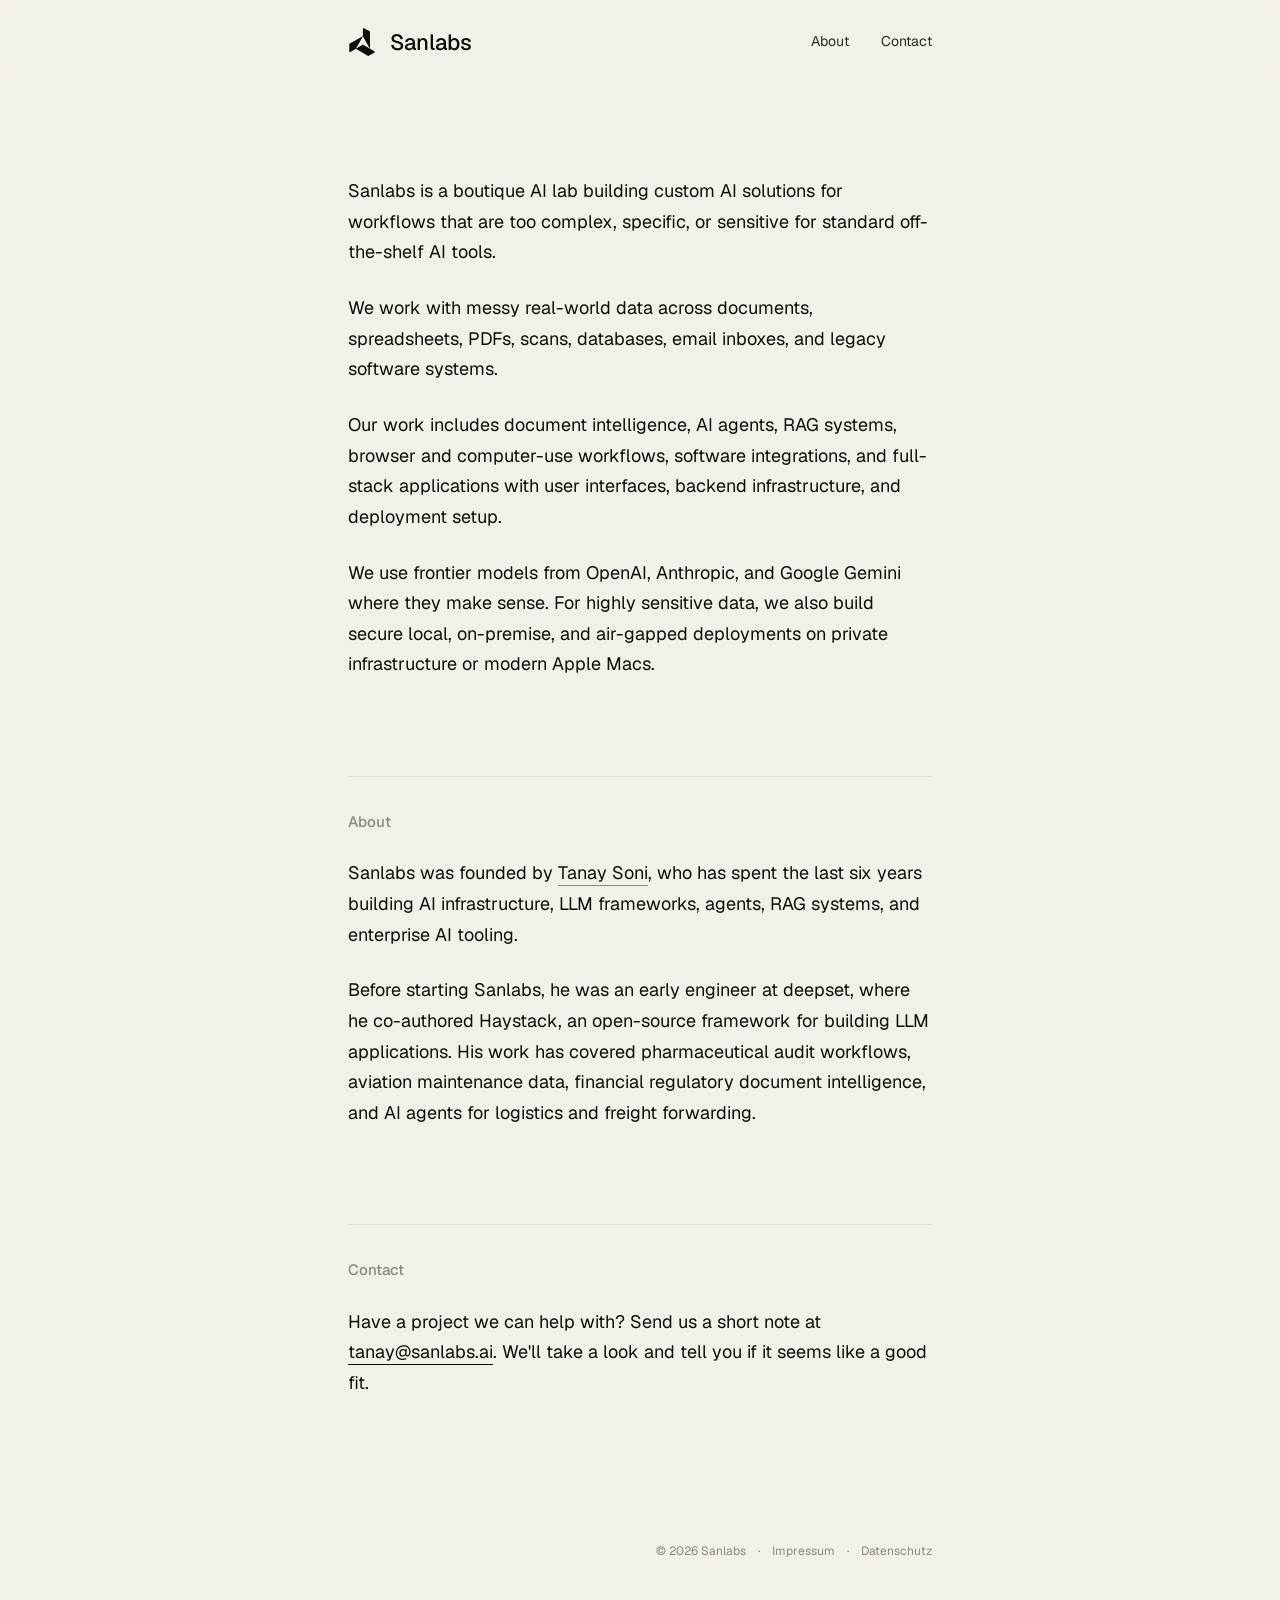
==== index.html @ e5ebaf4c "Initial Sanlabs GitHub Pages site" ====
<!doctype html>
<html lang="en">
<head>
  <meta charset="utf-8" />
  <meta name="viewport" content="width=device-width, initial-scale=1" />
  <title>Sanlabs</title>
  <meta name="description" content="Sanlabs is a boutique AI lab building custom AI solutions for complex, specific, and sensitive workflows." />
  <link rel="canonical" href="https://sanlabs.ai/" />
  <meta property="og:title" content="Sanlabs" />
  <meta property="og:description" content="A boutique AI lab building custom AI solutions for complex, specific, and sensitive workflows." />
  <meta property="og:type" content="website" />
  <meta property="og:url" content="https://sanlabs.ai/" />
  <meta name="twitter:card" content="summary" />
  <link rel="icon" href="assets/sanlabs-symbol.svg" type="image/svg+xml" />
  <link rel="stylesheet" href="assets/styles.css" />
</head>
<body>
  <header class="top">
    <div class="col top-row">
      <a href="#top" class="brand" aria-label="Sanlabs - home">
        <svg viewBox="0 0 110 121" aria-hidden="true">
          <path fill="currentColor" d="M0 85.85C0 80.92.06 76 0 71a3.65 3.65 0 0 1 2-3.5Q20.56 57 39.1 46.44q9.39-5.36 18.8-10.67a1.77 1.77 0 0 0 .94-1.77c0-10.11.08-20.22-.07-30.33 0-2.83 2.41-4.61 5.17-3C71.72 5 79.58 9.2 87.42 13.46a3.52 3.52 0 0 1 2 3.41v15.39q.09 16.64.2 33.26c.06 7.67.18 15.35.2 23a2.39 2.39 0 0 0 1.47 2.28c5.53 3.19 11 6.43 16.57 9.61a3.46 3.46 0 0 1 2.12 3.11 3.39 3.39 0 0 1-2.15 3q-12 6.66-24 13.41a3.78 3.78 0 0 1-4.17 0Q55 105.42 30.2 91a3.14 3.14 0 0 0-3.71 0c-7 4.24-14.16 8.37-21.24 12.55a3.48 3.48 0 0 1-3.44.47A3 3 0 0 1 0 101V85.85zM88.36 89l.2-.24c-.13-.27-.24-.56-.38-.82l-4.08-7.3L60 37.72a7.18 7.18 0 0 0-1.06-1.16 5.43 5.43 0 0 0-1 1Q43.74 62.7 29.61 87.84c-.17.31-.28.65-.42 1l.23.2c.54-.28 1.09-.54 1.62-.84q13.5-7.64 27-15.32a2.35 2.35 0 0 1 2.69 0q13 7.64 26 15.18c.49.31 1.06.61 1.63.94z"/>
        </svg>
        <span>Sanlabs</span>
      </a>
      <nav class="nav" aria-label="Primary">
        <a href="#about" data-nav="about">About</a>
        <a href="#contact" data-nav="contact">Contact</a>
      </nav>
    </div>
  </header>

  <main id="top">
    <article class="col">
      <div class="essay">
        <p data-reveal style="--d:60ms">Sanlabs is a boutique AI lab building custom AI solutions for workflows that are too complex, specific, or sensitive for standard off-the-shelf AI tools.</p>
        <p data-reveal style="--d:140ms">We work with messy real-world data across documents, spreadsheets, PDFs, scans, databases, email inboxes, and legacy software systems.</p>
        <p data-reveal style="--d:220ms">Our work includes document intelligence, AI agents, RAG systems, browser and computer-use workflows, software integrations, and full-stack applications with user interfaces, backend infrastructure, and deployment setup.</p>
        <p data-reveal style="--d:300ms">We use frontier models from OpenAI, Anthropic, and Google Gemini where they make sense. For highly sensitive data, we also build secure local, on-premise, and air-gapped deployments on private infrastructure or modern Apple Macs.</p>
      </div>

      <section class="section-block" id="about" data-reveal style="--d:380ms">
        <h2>About</h2>
        <p>Sanlabs was founded by <a class="subtle-link" href="https://www.linkedin.com/in/tanay-soni/" target="_blank" rel="noopener noreferrer">Tanay Soni</a>, who has spent the last six years building AI infrastructure, LLM frameworks, agents, RAG systems, and enterprise AI tooling.</p>
        <p>Before starting Sanlabs, he was an early engineer at deepset, where he co-authored Haystack, an open-source framework for building LLM applications. His work has covered pharmaceutical audit workflows, aviation maintenance data, financial regulatory document intelligence, and AI agents for logistics and freight forwarding.</p>
      </section>

      <section class="section-block" id="contact" data-reveal>
        <h2>Contact</h2>
        <p>Have a project we can help with? Send us a short note at <a href="mailto:tanay@sanlabs.ai">tanay@sanlabs.ai</a>. We'll take a look and tell you if it seems like a good fit.</p>
      </section>
    </article>
  </main>

  <footer class="bottom">
    <div class="col foot-row">
      <span>© 2026 Sanlabs</span>
      <span class="sep">·</span>
      <a href="impressum/">Impressum</a>
      <span class="sep">·</span>
      <a href="datenschutz/">Datenschutz</a>
    </div>
  </footer>

  <script src="assets/main.js"></script>
</body>
</html>
---- assets/styles.css ----
@font-face {
  font-family: "Geist";
  font-style: normal;
  font-weight: 300;
  font-display: swap;
  src: url("fonts/geist-300.ttf") format("truetype");
}

@font-face {
  font-family: "Geist";
  font-style: normal;
  font-weight: 400;
  font-display: swap;
  src: url("fonts/geist-400.ttf") format("truetype");
}

@font-face {
  font-family: "Geist";
  font-style: normal;
  font-weight: 500;
  font-display: swap;
  src: url("fonts/geist-500.ttf") format("truetype");
}

:root {
  --bg: #f3f0e8;
  --ink: #0f0e0b;
  --ink-2: #2a2925;
  --mute: #8a8780;
  --line: rgba(15, 14, 11, 0.16);
  --line-soft: rgba(15, 14, 11, 0.08);
  --sans: "Geist", ui-sans-serif, system-ui, -apple-system, BlinkMacSystemFont, "Segoe UI", sans-serif;
}

*,
*::before,
*::after {
  box-sizing: border-box;
}

html {
  scroll-behavior: smooth;
  scroll-padding-top: 96px;
}

html,
body {
  margin: 0;
  padding: 0;
  background: var(--bg);
  color: var(--ink);
}

body {
  min-width: 320px;
  font-family: var(--sans);
  font-size: 18px;
  font-weight: 400;
  line-height: 1.7;
  font-feature-settings: "ss01", "ss02";
  -webkit-font-smoothing: antialiased;
  text-rendering: optimizeLegibility;
}

::selection {
  background: var(--ink);
  color: var(--bg);
}

a {
  color: inherit;
  text-decoration: none;
}

p {
  margin: 0 0 1.4em;
}

p:last-child {
  margin-bottom: 0;
}

.col {
  max-width: 640px;
  margin: 0 auto;
  padding: 0 28px;
}

.top {
  position: sticky;
  top: 0;
  z-index: 50;
  padding: 28px 0 24px;
  background: rgba(243, 240, 232, 0.9);
  background: color-mix(in oklab, var(--bg) 88%, transparent);
  -webkit-backdrop-filter: blur(8px) saturate(140%);
  backdrop-filter: blur(8px) saturate(140%);
}

.top-row {
  display: flex;
  align-items: center;
  justify-content: space-between;
  gap: 24px;
}

.brand {
  display: flex;
  align-items: center;
  gap: 14px;
  font-size: 22px;
  font-weight: 500;
  line-height: 1;
  letter-spacing: 0;
}

.brand svg {
  display: block;
  width: 28px;
  height: 28px;
  flex: 0 0 auto;
}

.nav {
  display: flex;
  align-items: center;
  gap: 32px;
}

.nav a {
  position: relative;
  padding: 4px 0;
  color: var(--ink-2);
  font-size: 14px;
  line-height: 1.4;
  transition: color 200ms ease;
}

.nav a:hover,
.nav a[aria-current="true"],
.nav a[aria-current="page"] {
  color: var(--ink);
}

.nav a::after {
  position: absolute;
  right: 0;
  bottom: -1px;
  left: 0;
  height: 1px;
  background: currentColor;
  content: "";
  transform: scaleX(0);
  transform-origin: left;
  transition: transform 350ms cubic-bezier(0.2, 0.7, 0.2, 1);
}

.nav a:hover::after {
  transform: scaleX(0.6);
}

.nav a[aria-current="true"]::after,
.nav a[aria-current="page"]::after {
  transform: scaleX(1);
}

main {
  padding: 96px 0;
}

.essay p,
.section-block p {
  color: var(--ink);
  font-size: 18px;
  line-height: 1.7;
}

.section-block {
  margin-top: 96px;
  padding-top: 32px;
  border-top: 1px solid var(--line-soft);
}

.section-block h2 {
  margin: 0 0 24px;
  color: var(--mute);
  font-family: var(--sans);
  font-size: 15px;
  font-weight: 500;
  line-height: 1.7;
  letter-spacing: 0;
}

.essay p a,
.section-block p a {
  border-bottom: 1px solid var(--ink);
  padding-bottom: 1px;
  transition: opacity 200ms ease;
}

.essay p a:hover,
.section-block p a:hover {
  opacity: 0.55;
}

.essay p a.subtle-link,
.section-block p a.subtle-link {
  border-bottom-color: var(--mute);
  opacity: 1;
  transition: border-color 200ms ease;
}

.essay p a.subtle-link:hover,
.section-block p a.subtle-link:hover {
  border-bottom-color: var(--ink);
  opacity: 1;
}

.legal-page body {
  font-size: 16px;
}

.legal h1,
.not-found h1 {
  margin: 0 0 8px;
  color: var(--ink);
  font-family: var(--sans);
  font-size: 24px;
  font-weight: 500;
  line-height: 1.7;
  letter-spacing: 0;
}

.lede {
  margin: 0 0 56px;
  color: var(--mute);
  font-size: 14px;
  line-height: 1.4;
}

.legal h2 {
  margin: 48px 0 16px;
  color: var(--mute);
  font-family: var(--sans);
  font-size: 15px;
  font-weight: 500;
  line-height: 1.7;
  letter-spacing: 0;
}

.legal h2:first-of-type {
  margin-top: 0;
}

address.contact,
.dsg address {
  color: var(--ink);
  font-style: normal;
}

address.contact .line,
.dsg address .line {
  display: block;
}

.label {
  color: var(--ink);
  font-weight: 500;
}

.legal p,
.dsg p,
.dsg address {
  color: var(--ink-2);
  font-size: 16px;
  line-height: 1.7;
}

.legal p a,
.dsg p a,
.dsg address a {
  border-bottom: 1px solid var(--mute);
  padding-bottom: 1px;
  transition: border-color 200ms ease, color 200ms ease;
}

.legal p a:hover,
.dsg p a:hover,
.dsg address a:hover {
  border-bottom-color: var(--ink);
  color: var(--ink);
}

.dsg {
  display: grid;
  grid-template-columns: 32px 1fr;
  gap: 20px;
  padding: 28px 0;
  border-top: 1px solid var(--line-soft);
}

.dsg:first-of-type {
  padding-top: 0;
  border-top: 0;
}

.dsg .num {
  padding-top: 2px;
  color: var(--mute);
  font-size: 14px;
  font-variant-numeric: tabular-nums;
}

.dsg h2 {
  margin: 0 0 8px;
  color: var(--ink);
  font-family: var(--sans);
  font-size: 16px;
  font-weight: 500;
  line-height: 1.4;
  letter-spacing: 0;
}

.dsg p,
.dsg address {
  margin: 0 0 8px;
}

.dsg p:last-child,
.dsg address:last-child {
  margin-bottom: 0;
}

.bottom {
  padding: 48px 0 56px;
  color: var(--mute);
  font-size: 12px;
  line-height: 1.4;
}

.legal + .bottom,
.not-found + .bottom {
  border-top: 1px solid var(--line-soft);
  padding-top: 32px;
}

.foot-row {
  display: flex;
  align-items: center;
  justify-content: flex-end;
  gap: 12px;
  flex-wrap: wrap;
}

.foot-row .sep {
  color: var(--mute);
  user-select: none;
}

.foot-row a {
  color: var(--mute);
  transition: color 200ms ease;
}

.foot-row a:hover,
.foot-row a[aria-current="page"] {
  color: var(--ink-2);
}

[data-reveal] {
  opacity: 1;
  transform: none;
}

@media (prefers-reduced-motion: no-preference) {
  [data-reveal] {
    opacity: 0;
    transform: translateY(8px);
    transition: opacity 900ms cubic-bezier(0.2, 0.7, 0.2, 1), transform 900ms cubic-bezier(0.2, 0.7, 0.2, 1);
    transition-delay: var(--d, 0ms);
  }

  [data-reveal].in {
    opacity: 1;
    transform: none;
  }
}

@media (prefers-reduced-motion: reduce) {
  html {
    scroll-behavior: auto;
  }
}

@media (max-width: 520px) {
  .col {
    padding-right: 24px;
    padding-left: 24px;
  }

  .top-row {
    gap: 18px;
  }

  .nav {
    gap: 20px;
  }

  .nav a {
    font-size: 13px;
  }

  .dsg {
    grid-template-columns: 24px 1fr;
    gap: 14px;
  }
}
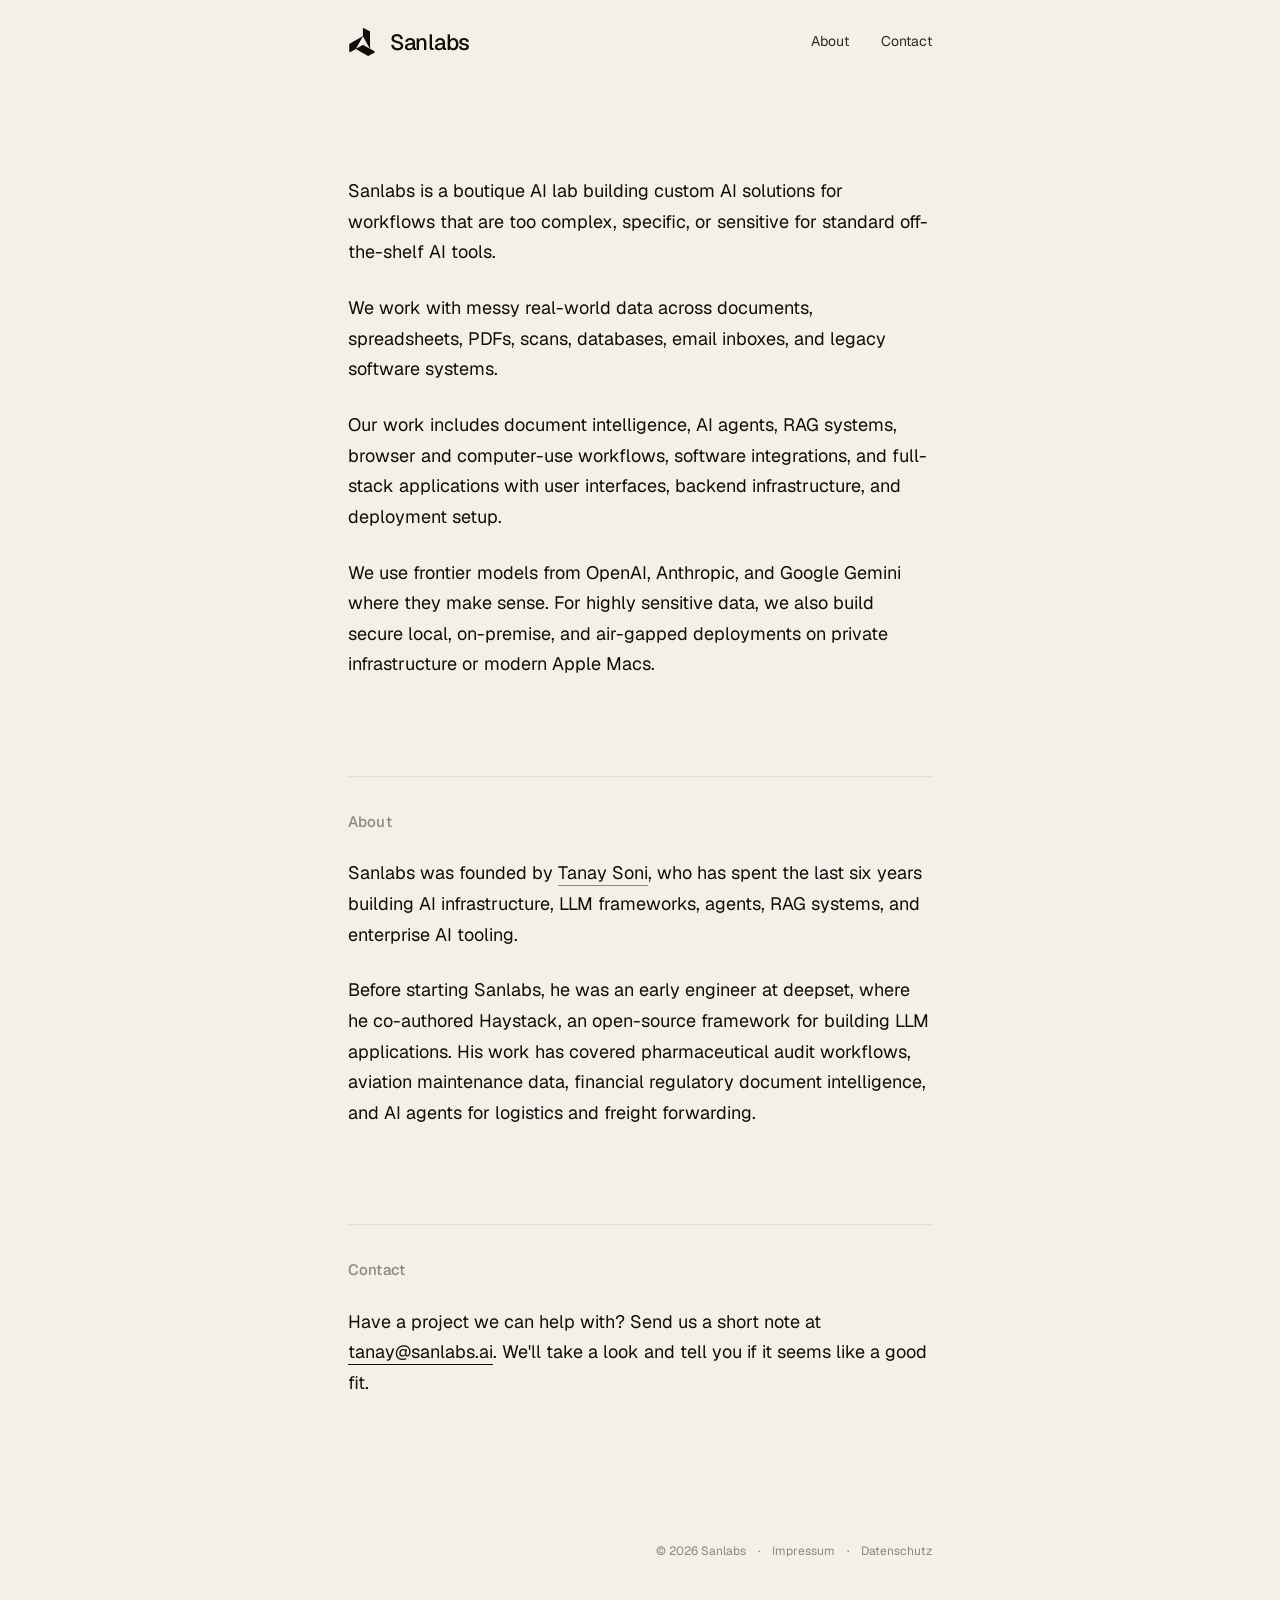
==== commit ace20f4d: "Use exact handoff logo symbol" ====
--- a/index.html
+++ b/index.html
@@ -17,8 +17,8 @@
 <body>
   <header class="top">
     <div class="col top-row">
-      <a href="#top" class="brand" aria-label="Sanlabs - home">
-        <svg viewBox="0 0 110 121" aria-hidden="true">
+      <a href="#top" class="brand" aria-label="Sanlabs — home">
+        <svg viewBox="-0.011462637223303318 0.06055255979299545 109.99146270751953 120.49649047851562" aria-hidden="true">
           <path fill="currentColor" d="M0 85.85C0 80.92.06 76 0 71a3.65 3.65 0 0 1 2-3.5Q20.56 57 39.1 46.44q9.39-5.36 18.8-10.67a1.77 1.77 0 0 0 .94-1.77c0-10.11.08-20.22-.07-30.33 0-2.83 2.41-4.61 5.17-3C71.72 5 79.58 9.2 87.42 13.46a3.52 3.52 0 0 1 2 3.41v15.39q.09 16.64.2 33.26c.06 7.67.18 15.35.2 23a2.39 2.39 0 0 0 1.47 2.28c5.53 3.19 11 6.43 16.57 9.61a3.46 3.46 0 0 1 2.12 3.11 3.39 3.39 0 0 1-2.15 3q-12 6.66-24 13.41a3.78 3.78 0 0 1-4.17 0Q55 105.42 30.2 91a3.14 3.14 0 0 0-3.71 0c-7 4.24-14.16 8.37-21.24 12.55a3.48 3.48 0 0 1-3.44.47A3 3 0 0 1 0 101V85.85zM88.36 89l.2-.24c-.13-.27-.24-.56-.38-.82l-4.08-7.3L60 37.72a7.18 7.18 0 0 0-1.06-1.16 5.43 5.43 0 0 0-1 1Q43.74 62.7 29.61 87.84c-.17.31-.28.65-.42 1l.23.2c.54-.28 1.09-.54 1.62-.84q13.5-7.64 27-15.32a2.35 2.35 0 0 1 2.69 0q13 7.64 26 15.18c.49.31 1.06.61 1.63.94z"/>
         </svg>
         <span>Sanlabs</span>
@@ -65,4 +65,3 @@
   <script src="assets/main.js"></script>
 </body>
 </html>
-
--- a/assets/styles.css
+++ b/assets/styles.css
@@ -111,7 +111,7 @@
   font-size: 22px;
   font-weight: 500;
   line-height: 1;
-  letter-spacing: 0;
+  letter-spacing: -0.012em;
 }
 
 .brand svg {
@@ -188,7 +188,7 @@
   font-size: 15px;
   font-weight: 500;
   line-height: 1.7;
-  letter-spacing: 0;
+  letter-spacing: 0.01em;
 }
 
 .essay p a,
@@ -228,7 +228,7 @@
   font-size: 24px;
   font-weight: 500;
   line-height: 1.7;
-  letter-spacing: 0;
+  letter-spacing: -0.01em;
 }
 
 .lede {
@@ -318,7 +318,7 @@
   font-size: 16px;
   font-weight: 500;
   line-height: 1.4;
-  letter-spacing: 0;
+  letter-spacing: -0.005em;
 }
 
 .dsg p,
@@ -362,7 +362,10 @@
   transition: color 200ms ease;
 }
 
-.foot-row a:hover,
+.foot-row a:hover {
+  color: var(--ink);
+}
+
 .foot-row a[aria-current="page"] {
   color: var(--ink-2);
 }
@@ -415,4 +418,3 @@
     gap: 14px;
   }
 }
-
